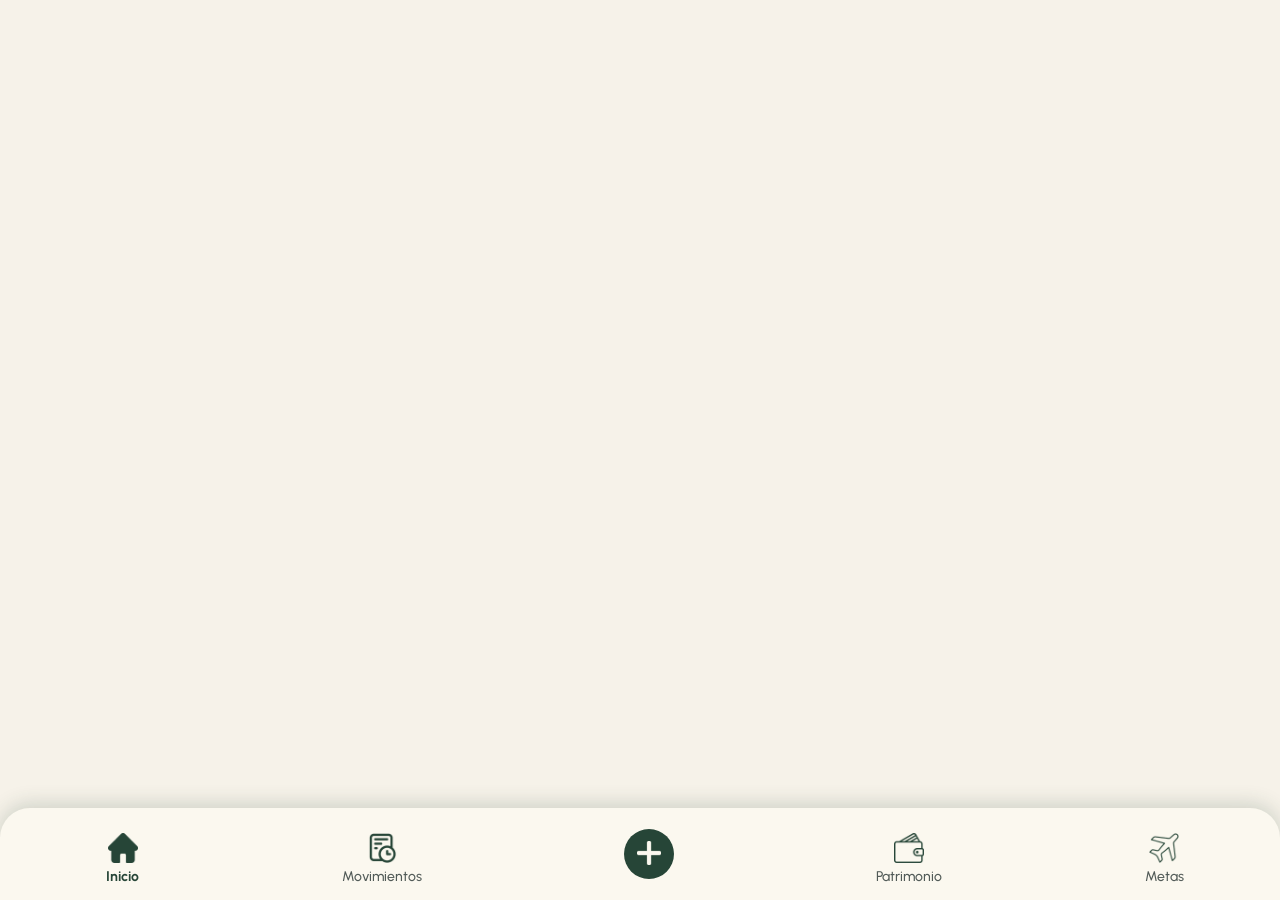
==== frontend/index.html @ 5b924873 "Frontend: Cuenta, inicio sesión, crear cuenta, footer con navbar." ====
<!DOCTYPE html>
<html lang="es">
<head>
    <meta charset="UTF-8">
    <meta name="viewport" content="width=device-width, initial-scale=1.0">
    <title>Cuenta</title>
    <link rel="stylesheet" href="style/style.css">
    <link rel="preconnect" href="https://fonts.googleapis.com">
    <link rel="preconnect" href="https://fonts.gstatic.com" crossorigin>
    <link href="https://fonts.googleapis.com/css2?family=DM+Serif+Display:ital@0;1&family=Urbanist:ital,wght@0,100..900;1,100..900&display=swap" rel="stylesheet">
    <link rel="icon" href="img/logoapp.png" type="image/png">
</head>
<body>
<main>
</main>
<footer>
    <nav>
        <ul class="menu-footer">
            <li class="boton-footer">
                <a class="texto-footer activo" href="index.html">
                    <img class="icono-footer" src="img/iconoinicioactivo.png" alt="Inicio">
                    <p>Inicio</p>
                </a>
            </li>
            <li class="boton-footer">
                <a class="texto-footer" href="htmls/movimientos.html">
                    <img class="icono-footer" src="img/iconomovimientos.png" alt="Movimientos">
                    <p>Movimientos</p>
                </a>
            </li>
            <li class="boton-nuevomovimiento-footer">
                <a href="htmls/nuevomovimiento.html">
                <img class="icono-nuevomovimiento-footer" src="img/iconomas.png" alt="Nuevo movimiento">
                </a>
            </li>
            <li class="boton-footer">
                <a class="texto-footer" href="htmls/patrimonio.html">
                    <img class="icono-footer" src="img/iconopatrimonio.png" alt="Patrimonio">
                    <p>Patrimonio</p>
                </a>
            </li>
            <li class="boton-footer">
                <a class="texto-footer" href="htmls/metas.html">
                    <img class="icono-footer" src="img/iconometas.png" alt="Metas">
                    <p>Metas</p>
                </a>
            </li>
        </ul>
    </nav>
</footer>
</body>
</html>
---- frontend/style/style.css ----
/* General */
:root {
    --dominante: #f6f2e9;
    --dominante-sombra: #ddd9d0;
    --dominante-claro: #fbf8ef;
    --subordinado: #264537;
    --subordinado-sombra: rgb(42, 53, 40);
    --acento: #7e9ebc;
    --acento-sombra: #6785a0;
    --texto: #515a57;
    --sombra: #26453730;
}

html {
    scroll-behavior: smooth;
    margin: 0;
}

body {
    background-color: var(--dominante);
    color: var(--texto);
    margin: 0;
    padding: 0;
    font-family: "Urbanist", sans-serif;
    font-weight: 500;
}

main {
    padding-bottom: 100px;
}

.boton-1 {
    background-color: var(--dominante);
    color: var(--subordinado);
    border: 2px solid var(--subordinado);
    border-radius: 50px;
    padding: 15px 20px;
    font-size: 16px;
    cursor: pointer;
    width: 60%;
    margin-bottom: 20px;
}

.boton-2 {
    background-color: var(--subordinado);
    color: var(--dominante);
    border: 2px solid var(--dominante);
    border-radius: 50px;
    padding: 15px 20px;
    font-size: 16px;
    cursor: pointer;
    width: 60%;
    margin-bottom: 20px;
}

.boton-1:hover {
    background-color: var(--dominante-sombra);
    color: var(--subordinado);
    border: 2px solid var(--subordinado);
}


.boton-2:hover {
    background-color: var(--subordinado-sombra);
    color: var(--dominante);
    border: 2px solid var(--dominante);
}

.texto-boton-1 {
    color: var(--subordinado);
    text-decoration: none;
    font-family: "Urbanist", sans-serif;
    font-size: 25px;
}

.texto-boton-2 {
    color: var(--dominante);
    text-decoration: none;
    font-family: "Urbanist", sans-serif;
    font-size: 25px;
}

/* Cuenta */
#balance-cuenta {
    color: var(--subordinado);
    font-size: 65px;
    margin-bottom: 40px;
    text-align: center;
    font-weight: 400;
    margin-top: 10px;
}

#logo-cuenta {
    margin-top: 50px;
    width: 150px;
    height: auto;
    margin-bottom: 0px;
}

#slogan {
    color: var(--texto);
    font-size: 25px;
    margin-top: 80px;
    text-align: center;
    width: 70%;
}

#contenedor-cuenta {
    display: flex;
    flex-direction: column;
    align-items: center;
    width: 100%;
}

/* Iniciar sesión y crear cuenta */
.titulo-formulario {
    color: var(--subordinado);
    font-size: 50px;
    margin-top: 60px;
    margin-bottom: 10px;
    text-align: center;
    font-weight: 400;
}

.formulario {
    display: flex;
    flex-direction: column;
    align-items: center;
    width: 80%;
    margin-top: 20px;
    margin-left: auto;
    margin-right: auto;
    margin-bottom: 50px;
    padding: 50px 20px;
    background-color: var(--dominante-claro);
    border: 2px solid var(--dominante-sombra);
    border-radius: 20px;
}

.contenedor-campos {
    display: flex;
    flex-direction: column;
    align-items: center;
    width: 80%;
    margin-left: auto;
    margin-right: auto;
}

.campo-formulario {
    display: flex;
    flex-direction: column;
    align-items: flex-start;
    width: 400px;
    margin-bottom: 20px;
}

.titulo-campo {
    color: var(--subordinado);
    font-size: 25px;
    margin-bottom: 10px;
    text-align: left;
    font-weight: 400;
}

.input-formulario {
    width: 300px;
    padding: 20px;
    border: 2px solid var(--acento);
    border-radius: 50px;
    font-size: 16px;
    cursor: pointer;
    font-family: "Urbanist", sans-serif;
}

.boton-enviar {
    background-color: var(--subordinado);
    color: var(--dominante);
    border: 2px solid var(--dominante);
    border-radius: 50px;
    padding: 15px 20px;
    font-size: 16px;
    cursor: pointer;
    width: 50%;
    text-decoration: none;
    font-family: "Urbanist", sans-serif;
    font-size: 20px;
    margin-top: 15px;
}

.boton-enviar:hover {
    background-color: var(--subordinado-sombra);
    border: 2px solid var(--dominante);
    color: var(--dominante);
}

.texto-cuenta{
    color: var(--acento-sombra);
    font-size: 18px;
    margin-top: 40px;
    text-align: center;
}

select.input-formulario {
    width: 344px;
    box-sizing: border-box;
    cursor: pointer;
    font-family: "Urbanist", sans-serif;
    color: var(--texto);
    -webkit-appearance: none;
    -moz-appearance: none;
    appearance: none;
    background-image: url("[data-uri]");
    background-repeat: no-repeat;
    background-position: right 20px center;
    background-size: 16px;
    padding-right: 45px; 
}

select.input-formulario option {
    background-color: var(--dominante-claro);
    color: var(--subordinado);
    font-family: "Urbanist", sans-serif;
    font-size: 16px;
    padding: 15px;
}

select.input-formulario option:disabled {
    color: var(--acento-sombra);
}

/* Footer */
footer {
    position: fixed;
    bottom: 0;
    left: 0;
    width: 100%;
    background-color: var(--dominante-claro);
    box-shadow: 0 -4px 20px var(--sombra);
    padding: 10px 0;
    border-radius: 30px 30px 0 0;
    z-index: 1000;
}

.menu-footer {
    display: flex;
    justify-content: space-around;
    align-items: center;
    list-style: none;
    padding: 5px;
    margin: 0 5px;
    width: 100%;
    margin-left: auto;
    margin-right: auto;
}

.boton-footer {
    display: flex;
    flex-direction: column;
    justify-content: center;
    align-items: center;
    margin-top: 10px;
}

.texto-footer {
    display: flex;
    flex-direction: column;
    align-items: center;
    text-align: center;
    color: var(--texto);
    text-decoration: none;
    font-family: "Urbanist", sans-serif;
    font-size: 14px;
    font-weight: 500;
}

.texto-footer p {
    margin: 0;
    padding: 0;
    margin-top: 5px;
}

.texto-footer.activo {
    color: var(--subordinado);
    font-weight: 700;
}

.icono-footer {
    width: 30px;
    height: auto;
}

.boton-nuevomovimiento-footer {
    display: flex;
    justify-content: center;
    align-items: center;
    width: 50px;
    height: 50px;
    background-color: var(--subordinado);
    color: var(--dominante-claro);
    text-decoration: none;
    font-size: 32px;
    font-weight: 300;
    border-radius: 50%;
}

.boton-nuevomovimiento-footer:hover {
    background-color: var(--subordinado-sombra);
}

.icono-nuevomovimiento-footer {
    width: 24px;
    height: auto;
}
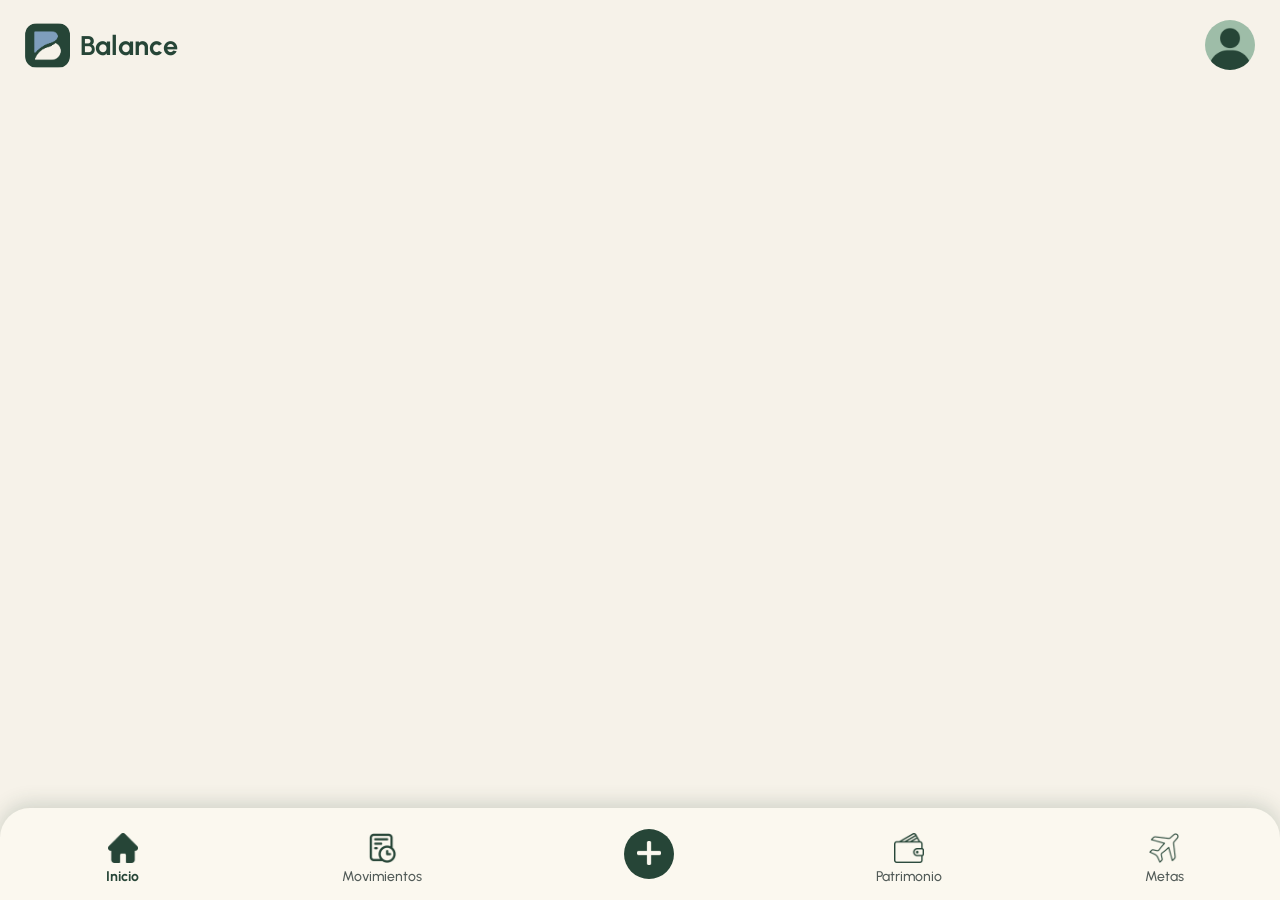
==== commit 8f472540: "Frontend: Header y nuevo movimiento." ====
--- a/frontend/index.html
+++ b/frontend/index.html
@@ -11,42 +11,51 @@
     <link rel="icon" href="img/logoapp.png" type="image/png">
 </head>
 <body>
-<main>
-</main>
-<footer>
-    <nav>
-        <ul class="menu-footer">
-            <li class="boton-footer">
-                <a class="texto-footer activo" href="index.html">
-                    <img class="icono-footer" src="img/iconoinicioactivo.png" alt="Inicio">
-                    <p>Inicio</p>
-                </a>
-            </li>
-            <li class="boton-footer">
-                <a class="texto-footer" href="htmls/movimientos.html">
-                    <img class="icono-footer" src="img/iconomovimientos.png" alt="Movimientos">
-                    <p>Movimientos</p>
-                </a>
-            </li>
-            <li class="boton-nuevomovimiento-footer">
-                <a href="htmls/nuevomovimiento.html">
-                <img class="icono-nuevomovimiento-footer" src="img/iconomas.png" alt="Nuevo movimiento">
-                </a>
-            </li>
-            <li class="boton-footer">
-                <a class="texto-footer" href="htmls/patrimonio.html">
-                    <img class="icono-footer" src="img/iconopatrimonio.png" alt="Patrimonio">
-                    <p>Patrimonio</p>
-                </a>
-            </li>
-            <li class="boton-footer">
-                <a class="texto-footer" href="htmls/metas.html">
-                    <img class="icono-footer" src="img/iconometas.png" alt="Metas">
-                    <p>Metas</p>
-                </a>
-            </li>
-        </ul>
-    </nav>
-</footer>
+    <header class="header">
+        <div class="logo-header">
+            <img src="img/logoapp.png" alt="Logo de la aplicación" class="logo-app-header">
+            <span class="logo-texto-header">Balance</span>
+        </div>
+        <a href="htmls/configuracion.html" class="micuenta-header" aria-label="Ir a Mi cuenta">
+            <img src="img/iconoperfil.png" alt="Foto de perfil" class="foto-perfil-header">
+        </a>
+    </header>
+    <main>
+    </main>
+    <footer>
+        <nav>
+            <ul class="menu-footer">
+                <li class="boton-footer">
+                    <a class="texto-footer activo" href="index.html">
+                        <img class="icono-footer" src="img/iconoinicioactivo.png" alt="Inicio">
+                        <p>Inicio</p>
+                    </a>
+                </li>
+                <li class="boton-footer">
+                    <a class="texto-footer" href="htmls/movimientos.html">
+                        <img class="icono-footer" src="img/iconomovimientos.png" alt="Movimientos">
+                        <p>Movimientos</p>
+                    </a>
+                </li>
+                <li class="boton-nuevomovimiento-footer">
+                    <a href="htmls/nuevomovimiento.html">
+                    <img class="icono-nuevomovimiento-footer" src="img/iconomas.png" alt="Nuevo movimiento">
+                    </a>
+                </li>
+                <li class="boton-footer">
+                    <a class="texto-footer" href="htmls/patrimonio.html">
+                        <img class="icono-footer" src="img/iconopatrimonio.png" alt="Patrimonio">
+                        <p>Patrimonio</p>
+                    </a>
+                </li>
+                <li class="boton-footer">
+                    <a class="texto-footer" href="htmls/metas.html">
+                        <img class="icono-footer" src="img/iconometas.png" alt="Metas">
+                        <p>Metas</p>
+                    </a>
+                </li>
+            </ul>
+        </nav>
+    </footer>
 </body>
 </html>
--- a/frontend/style/style.css
+++ b/frontend/style/style.css
@@ -5,6 +5,7 @@
     --dominante-claro: #fbf8ef;
     --subordinado: #264537;
     --subordinado-sombra: rgb(42, 53, 40);
+    --subordinado-claro: #9ebda8;
     --acento: #7e9ebc;
     --acento-sombra: #6785a0;
     --texto: #515a57;
@@ -311,3 +312,80 @@
     width: 24px;
     height: auto;
 }
+
+/* Header */
+.header {
+    display: flex;
+    flex-direction: row;
+    justify-content: space-between;
+    align-items: center;
+    padding: 20px 25px;
+    width: 100%;
+    box-sizing: border-box;
+}
+
+.logo-header {
+    display: flex;
+    align-items: center;
+    gap: 10px;
+}
+
+.logo-app-header {
+    width: 45px;
+    height: 45px;
+    border-radius: 12px;
+    display: flex;
+    justify-content: center;
+    align-items: center;
+}
+
+.logo-texto-header {
+    color: var(--subordinado);
+    font-size: 27px;
+    font-weight: bold;
+}
+
+.micuenta-header {
+    text-decoration: none;
+}
+
+.foto-perfil-header {
+    width: 50px;
+    height: 50px;
+    border-radius: 50%;
+    display: flex;
+    justify-content: center;
+    align-items: center;
+}
+
+/* Nuevo movimiento */
+
+/* PESTAÑAS DE INGRESOS Y GASTOS */
+
+.pestanas-movimiento {
+    display: flex;
+    width: 100%;
+    gap: 5px;
+    margin-bottom: 25px;
+    background-color: var(--fondo-secundario);
+    padding: 5px;
+    border-radius: 12px;
+}
+
+.pestana-movimiento {
+    flex: 1;
+    padding: 12px;
+    border: none;
+    border-radius: 9px;
+    background: transparent;
+    color: var(--subordinado);
+    font-family: inherit;
+    font-size: 16px;
+    cursor: pointer;
+}
+
+.pestana-movimiento.activa {
+    background-color: var(--subordinado);
+    color: var(--fondo);
+    font-weight: bold;
+}
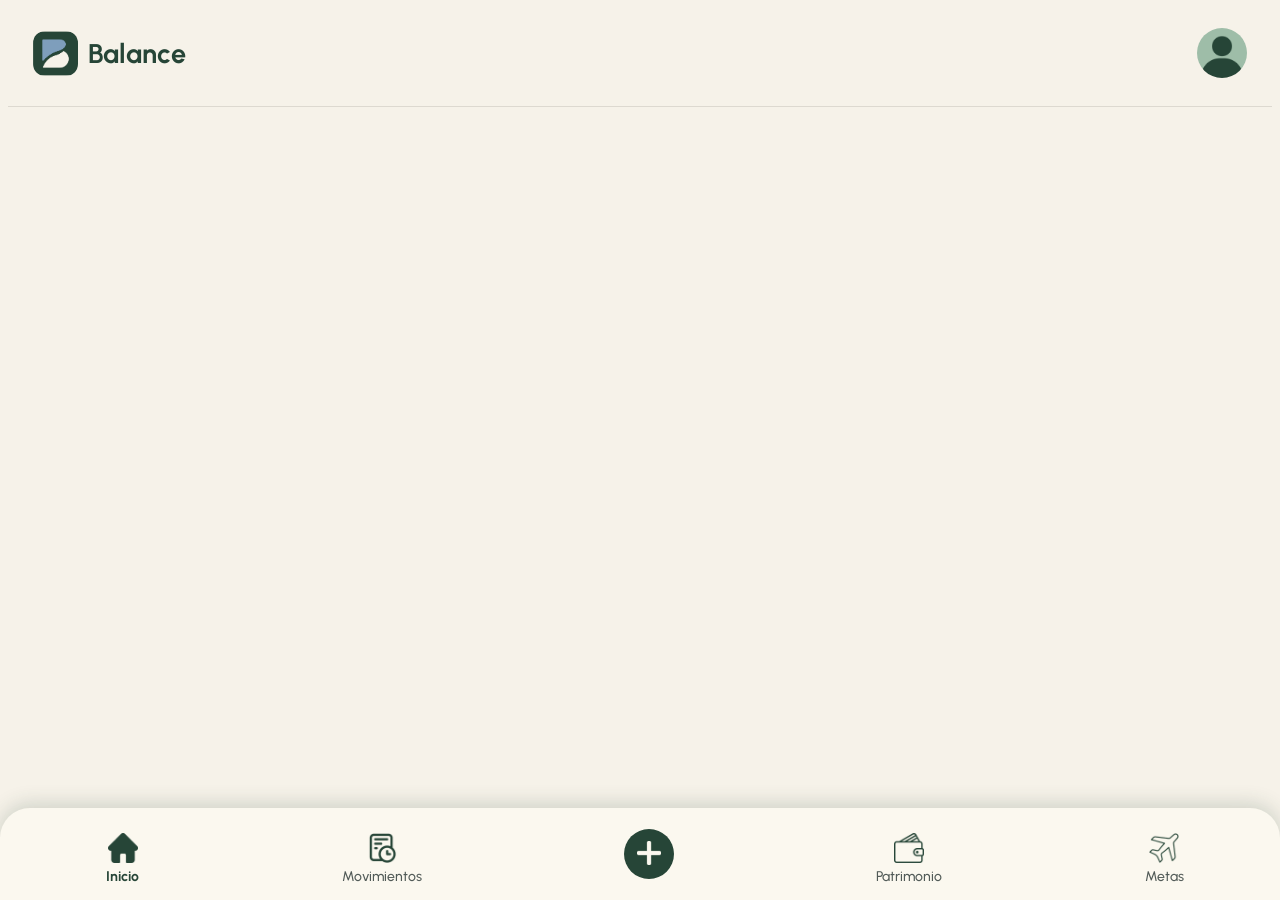
==== commit 0642600e: "Frontend: Nuevo movimiento, metas, nueva meta." ====
--- a/frontend/index.html
+++ b/frontend/index.html
@@ -20,6 +20,7 @@
             <img src="img/iconoperfil.png" alt="Foto de perfil" class="foto-perfil-header">
         </a>
     </header>
+    <hr class="separador-header">
     <main>
     </main>
     <footer>
--- a/frontend/style/style.css
+++ b/frontend/style/style.css
@@ -20,7 +20,7 @@
 body {
     background-color: var(--dominante);
     color: var(--texto);
-    margin: 0;
+    margin-bottom: 0;
     padding: 0;
     font-family: "Urbanist", sans-serif;
     font-weight: 500;
@@ -142,7 +142,7 @@
     display: flex;
     flex-direction: column;
     align-items: center;
-    width: 80%;
+    width: 90%;
     margin-left: auto;
     margin-right: auto;
 }
@@ -151,7 +151,7 @@
     display: flex;
     flex-direction: column;
     align-items: flex-start;
-    width: 400px;
+    width: 100%;
     margin-bottom: 20px;
 }
 
@@ -164,24 +164,25 @@
 }
 
 .input-formulario {
-    width: 300px;
-    padding: 20px;
-    border: 2px solid var(--acento);
-    border-radius: 50px;
-    font-size: 16px;
-    cursor: pointer;
-    font-family: "Urbanist", sans-serif;
+    width: 100%;
+    padding: 15px;
+    border: 2px solid var(--dominante-sombra);
+    border-radius: 10px;
+    font-size: 18px;
+    cursor: pointer;
+    font-family: "Urbanist", sans-serif;
+    align-self: center;
 }
 
 .boton-enviar {
     background-color: var(--subordinado);
     color: var(--dominante);
     border: 2px solid var(--dominante);
-    border-radius: 50px;
+    border-radius: 10px;
     padding: 15px 20px;
     font-size: 16px;
     cursor: pointer;
-    width: 50%;
+    width: 60%;
     text-decoration: none;
     font-family: "Urbanist", sans-serif;
     font-size: 20px;
@@ -202,7 +203,7 @@
 }
 
 select.input-formulario {
-    width: 344px;
+    width: 100%;
     box-sizing: border-box;
     cursor: pointer;
     font-family: "Urbanist", sans-serif;
@@ -358,34 +359,266 @@
     align-items: center;
 }
 
+.separador-header {
+    border: none;
+    height: 1px;
+    background-color: var(--dominante-sombra);
+    margin-bottom: 20px;
+    width: 100%;
+}
+
 /* Nuevo movimiento */
-
-/* PESTAÑAS DE INGRESOS Y GASTOS */
+.titulo-pagina {
+    color: var(--subordinado);
+    margin-left: 25px;
+    font-size: 24px;
+    margin-bottom: 25px;
+}
 
 .pestanas-movimiento {
     display: flex;
-    width: 100%;
+    width: 90%;
+    margin-left: auto;
+    margin-right: auto;
     gap: 5px;
     margin-bottom: 25px;
-    background-color: var(--fondo-secundario);
-    padding: 5px;
-    border-radius: 12px;
+    background-color: var(--dominante-sombra);
+    border-radius: 50px;
 }
 
 .pestana-movimiento {
     flex: 1;
-    padding: 12px;
+    padding: 12px 5px;
     border: none;
-    border-radius: 9px;
+    border-radius: 50px;
     background: transparent;
     color: var(--subordinado);
     font-family: inherit;
     font-size: 16px;
+    font-weight: 500;
     cursor: pointer;
 }
 
 .pestana-movimiento.activa {
+    background-color: var(--acento-sombra);
+    color: var(--dominante-claro);
+    font-weight: bold;
+}
+
+.contenedor-monto {
+    display: flex;
+    gap: 10px;
+    width: 100%;
+    align-self: center;
+}
+
+.contenedor-monto select {
+    width: 35%;
+}
+
+.contenedor-monto input {
+    width: 100%;
+}
+
+[hidden] {
+    display: none !important;
+}
+
+#boton-movimiento {
+    display: flex;
     background-color: var(--subordinado);
-    color: var(--fondo);
+    color: var(--dominante);
+    border: 2px solid var(--dominante);
+    border-radius: 10px;
+    cursor: pointer;
+    font-family: "Urbanist", sans-serif;
+    font-size: 20px;
+    padding: 15px 20px;
+    justify-content: center;
+    align-items: center;
+    width: 60%;
+    margin-left: auto;
+    margin-right: auto;
+}
+
+.input-fecha {
+    width: calc(100% - 30px);
+}
+
+#datos-recurrencia {
+    display: flex;
+    flex-direction: column;
+    gap: 10px;
+    width: 100%;
+    margin-left: auto;
+    margin-right: auto;
+    align-items: center;
+}
+
+/* Metas */
+.input-texto {
+    width: calc(100% - 30px);
+}
+
+.encabezado-agregar {
+    display: flex;
+    justify-content: space-between;
+    align-items: center;
+    margin: 0 25px 30px;
+}
+
+.encabezado-agregar .titulo-pagina {
+    margin: 0;
+}
+
+.boton-agregar {
+    display: flex;
+    justify-content: center;
+    align-items: center;
+    width: 45px;
+    height: 45px;
+    background-color: var(--subordinado);
+    color: var(--dominante-claro);
+    border-radius: 12px;
+    text-decoration: none;
+    font-size: 30px;
+    font-weight: 400;
+}
+
+.lista-metas {
+    display: flex;
+    flex-direction: column;
+    gap: 20px;
+    width: 90%;
+    margin: 0 auto;
+}
+
+.tarjeta-meta {
+    background-color: var(--dominante-claro);
+    border: 1px solid var(--dominante-sombra);
+    border-radius: 18px;
+    padding: 20px;
+    box-shadow: 0 3px 10px rgba(0, 0, 0, 0.04);
+}
+
+.encabezado-meta {
+    display: flex;
+    align-items: center;
+    gap: 12px;
+    margin-bottom: 20px;
+}
+
+.icono-meta {
+    display: flex;
+    justify-content: center;
+    align-items: center;
+    min-width: 55px;
+    height: 55px;
+    border-radius: 50%;
+    background-color: var(--dominante-sombra);
+    color: var(--subordinado);
+    font-size: 28px;
+}
+
+.informacion-meta {
+    flex: 1;
+}
+
+.informacion-meta h2 {
+    color: var(--subordinado);
+    font-size: 19px;
+    font-weight: 600;
+    margin: 0 0 5px;
+}
+
+.informacion-meta p {
+    color: var(--texto);
+    font-size: 14px;
+    margin: 0;
+}
+
+.opciones-meta {
+    border: none;
+    background: transparent;
+    color: var(--subordinado);
+    font-size: 24px;
+    cursor: pointer;
+    align-self: flex-start;
+}
+
+.montos-meta {
+    display: flex;
+    align-items: baseline;
+    gap: 7px;
+    margin-bottom: 12px;
+}
+
+.monto-ahorrado {
+    color: var(--subordinado);
+    font-size: 21px;
     font-weight: bold;
-}
+    margin: 0;
+}
+
+.monto-objetivo {
+    color: var(--texto);
+    font-size: 14px;
+    margin: 0;
+}
+
+.barra-progreso {
+    width: 100%;
+    height: 12px;
+    background-color: var(--dominante-sombra);
+    border-radius: 20px;
+    overflow: hidden;
+    margin-bottom: 10px;
+}
+
+.progreso {
+    height: 100%;
+    background-color: var(--subordinado);
+    border-radius: 20px;
+}
+
+.detalle-progreso {
+    display: flex;
+    justify-content: space-between;
+    gap: 10px;
+    color: var(--texto);
+    font-size: 13px;
+}
+
+.ver-metas {
+    display: block;
+    width: 90%;
+    margin: 25px auto 40px;
+    color: var(--subordinado);
+    font-size: 15px;
+    font-weight: 600;
+    text-decoration: none;
+}
+
+.mensaje-metas {
+    display: flex;
+    align-items: center;
+    gap: 20px;
+    width: 90%;
+    min-height: 140px;
+    box-sizing: border-box;
+    margin: 0 auto;
+    padding: 20px;
+    background-color: var(--dominante-sombra);
+    border-radius: 18px;
+}
+
+.icono-mensaje {
+    font-size: 55px;
+}
+
+.mensaje-metas p {
+    color: var(--subordinado);
+    font-size: 16px;
+    line-height: 1.5;
+    margin: 0;
+}
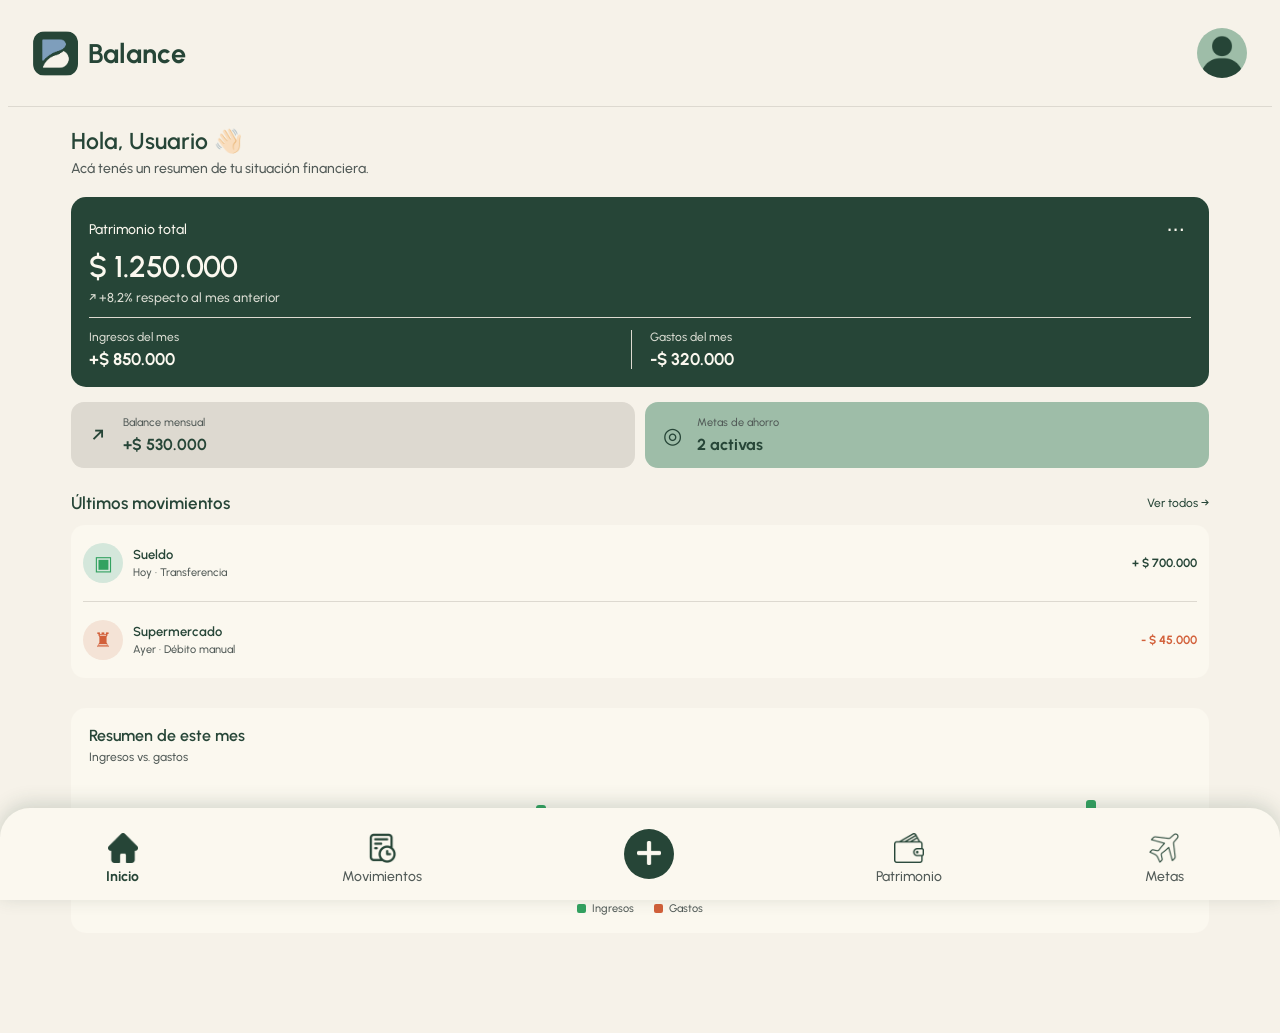
==== commit ed188a51: "Frontend: Index." ====
--- a/frontend/index.html
+++ b/frontend/index.html
@@ -22,6 +22,176 @@
     </header>
     <hr class="separador-header">
     <main>
+        <section class="saludo-inicio">
+            <h1>Hola, Usuario 👋🏻</h1>
+            <p>Acá tenés un resumen de tu situación financiera.</p>
+        </section>
+
+        <section class="tarjeta-patrimonio-inicio">
+            <div class="encabezado-patrimonio-inicio">
+                <p>Patrimonio total</p>
+                <button type="button" class="opciones-inicio">···</button>
+            </div>
+
+            <h2>$ 1.250.000</h2>
+
+            <p class="variacion-patrimonio">
+                ↗ +8,2% respecto al mes anterior
+            </p>
+
+            <div class="separador-patrimonio"></div>
+
+            <div class="resumen-ingresos-gastos">
+
+                <div>
+                    <p>Ingresos del mes</p>
+                    <h3>+$ 850.000</h3>
+                </div>
+
+                <div>
+                    <p>Gastos del mes</p>
+                    <h3>-$ 320.000</h3>
+                </div>
+
+            </div>
+
+        </section>
+
+
+        <!-- RESUMEN MENSUAL Y METAS -->
+        <section class="resumen-inicio">
+
+            <article class="tarjeta-resumen-inicio balance-mensual">
+
+                <div class="icono-resumen-inicio">
+                    <span>↗</span>
+                </div>
+
+                <div>
+                    <p>Balance mensual</p>
+                    <h2>+$ 530.000</h2>
+                </div>
+
+            </article>
+
+
+            <article class="tarjeta-resumen-inicio metas-ahorro">
+
+                <div class="icono-resumen-inicio">
+                    <span>◎</span>
+                </div>
+
+                <div>
+                    <p>Metas de ahorro</p>
+                    <h2>2 activas</h2>
+                </div>
+
+            </article>
+
+        </section>
+
+
+        <!-- ÚLTIMOS MOVIMIENTOS -->
+        <section class="seccion-ultimos-movimientos">
+
+            <div class="encabezado-seccion-inicio">
+
+                <h2>Últimos movimientos</h2>
+
+                <a href="htmls/movimientos.html">
+                    Ver todos →
+                </a>
+
+            </div>
+
+
+            <div class="lista-ultimos-movimientos">
+
+                <!-- INGRESO -->
+                <article class="movimiento-inicio">
+
+                    <div class="icono-movimiento-inicio ingreso">
+                        <span>▣</span>
+                    </div>
+
+                    <div class="informacion-movimiento-inicio">
+                        <h3>Sueldo</h3>
+                        <p>Hoy · Transferencia</p>
+                    </div>
+
+                    <p class="monto-inicio ingreso">+ $ 700.000</p>
+
+                </article>
+
+
+                <!-- GASTO -->
+                <article class="movimiento-inicio">
+
+                    <div class="icono-movimiento-inicio gasto">
+                        <span>♜</span>
+                    </div>
+
+                    <div class="informacion-movimiento-inicio">
+                        <h3>Supermercado</h3>
+                        <p>Ayer · Débito manual</p>
+                    </div>
+
+                    <p class="monto-inicio gasto">- $ 45.000</p>
+
+                </article>
+
+            </div>
+
+        </section>
+
+
+        <!-- RESUMEN DEL MES -->
+        <section class="tarjeta-grafico-inicio">
+
+            <h2>Resumen de este mes</h2>
+            <p class="subtitulo-grafico-inicio">Ingresos vs. gastos</p>
+
+            <div class="grafico-inicio">
+
+                <div class="grupo-barras">
+                    <div class="barra ingreso" style="height: 45%;"></div>
+                    <div class="barra gasto" style="height: 25%;"></div>
+                </div>
+
+                <div class="grupo-barras">
+                    <div class="barra ingreso" style="height: 50%;"></div>
+                    <div class="barra gasto" style="height: 30%;"></div>
+                </div>
+
+                <div class="grupo-barras">
+                    <div class="barra ingreso" style="height: 75%;"></div>
+                    <div class="barra gasto" style="height: 40%;"></div>
+                </div>
+
+                <div class="grupo-barras">
+                    <div class="barra ingreso" style="height: 50%;"></div>
+                    <div class="barra gasto" style="height: 35%;"></div>
+                </div>
+
+                <div class="grupo-barras">
+                    <div class="barra ingreso" style="height: 65%;"></div>
+                    <div class="barra gasto" style="height: 30%;"></div>
+                </div>
+
+                <div class="grupo-barras">
+                    <div class="barra ingreso" style="height: 80%;"></div>
+                    <div class="barra gasto" style="height: 45%;"></div>
+                </div>
+
+            </div>
+
+            <div class="referencias-grafico">
+                <span><i class="referencia ingreso"></i> Ingresos</span>
+                <span><i class="referencia gasto"></i> Gastos</span>
+            </div>
+
+        </section>
+
     </main>
     <footer>
         <nav>
--- a/frontend/style/style.css
+++ b/frontend/style/style.css
@@ -10,6 +10,10 @@
     --acento-sombra: #6785a0;
     --texto: #515a57;
     --sombra: #26453730;
+    --negativo-fondo: #f4e3d6;
+    --negativo: #d2603a;
+    --positivo-fondo: #d4e7db;
+    --positivo: #33a261;
 }
 
 html {
@@ -182,7 +186,7 @@
     padding: 15px 20px;
     font-size: 16px;
     cursor: pointer;
-    width: 60%;
+    width: 70%;
     text-decoration: none;
     font-family: "Urbanist", sans-serif;
     font-size: 20px;
@@ -241,6 +245,7 @@
     padding: 10px 0;
     border-radius: 30px 30px 0 0;
     z-index: 1000;
+    margin-top: 20px;
 }
 
 .menu-footer {
@@ -424,23 +429,6 @@
     display: none !important;
 }
 
-#boton-movimiento {
-    display: flex;
-    background-color: var(--subordinado);
-    color: var(--dominante);
-    border: 2px solid var(--dominante);
-    border-radius: 10px;
-    cursor: pointer;
-    font-family: "Urbanist", sans-serif;
-    font-size: 20px;
-    padding: 15px 20px;
-    justify-content: center;
-    align-items: center;
-    width: 60%;
-    margin-left: auto;
-    margin-right: auto;
-}
-
 .input-fecha {
     width: calc(100% - 30px);
 }
@@ -589,36 +577,1039 @@
     font-size: 13px;
 }
 
-.ver-metas {
+/* Configuración */
+.tarjeta-perfil {
+    display: flex;
+    align-items: center;
+    gap: 20px;
+    width: 85%;
+    margin: 0 auto 30px;
+    padding: 20px;
+    box-sizing: border-box;
+    background-color: var(--dominante-claro);
+    border: 1px solid var(--dominante-sombra);
+    border-radius: 18px;
+}
+
+.foto-perfil {
+    display: flex;
+    justify-content: center;
+    align-items: center;
+    width: 65px;
+    height: 65px;
+    flex-shrink: 0;
+    background-color: var(--dominante-sombra);
+    color: var(--subordinado);
+    border-radius: 50%;
+    font-size: 28px;
+    font-weight: bold;
+}
+
+.informacion-perfil h2 {
+    color: var(--subordinado);
+    font-size: 20px;
+    margin: 0 0 5px;
+}
+
+.informacion-perfil p {
+    color: var(--texto);
+    font-size: 15px;
+    margin: 0;
+}
+
+.seccion-cuenta {
+    width: 85%;
+    margin: 0 auto 30px;
+}
+
+.encabezado-seccion {
+    display: flex;
+    justify-content: space-between;
+    align-items: center;
+    gap: 10px;
+    margin-bottom: 20px;
+}
+
+.seccion-cuenta h2 {
+    color: var(--subordinado);
+    font-size: 22px;
+    font-weight: 500;
+    margin: 0;
+}
+
+.boton-editar {
+    border: none;
+    background: transparent;
+    color: var(--acento-sombra);
+    font-family: "Urbanist", sans-serif;
+    font-size: 16px;
+    font-weight: 600;
+    cursor: pointer;
+}
+
+.formulario-cuenta {
+    display: flex;
+    flex-direction: column;
+    gap: 18px;
+    padding: 25px;
+    background-color: var(--dominante-claro);
+    border: 1px solid var(--dominante-sombra);
+    border-radius: 18px;
+}
+
+.campo-cuenta {
+    display: flex;
+    flex-direction: column;
+    gap: 8px;
+}
+
+.campo-cuenta label {
+    color: var(--subordinado);
+    font-size: 16px;
+    font-weight: 600;
+}
+
+.campo-cuenta input,
+.campo-cuenta select {
+    width: 100%;
+    box-sizing: border-box;
+    padding: 13px;
+    border: 2px solid var(--dominante-sombra);
+    border-radius: 10px;
+    background-color: var(--dominante-claro);
+    color: var(--texto);
+    font-family: "Urbanist", sans-serif;
+    font-size: 16px;
+}
+
+.campo-cuenta input:read-only,
+.campo-cuenta select:disabled {
+    background-color: var(--dominante-sombra);
+    cursor: default;
+    opacity: 1;
+}
+
+.botones-edicion {
+    display: flex;
+    justify-content: center;
+    gap: 15px;
+    margin-top: 10px;
+}
+
+.boton-cancelar,
+.boton-guardar {
+    width: 50%;
+    padding: 13px;
+    border-radius: 10px;
+    font-family: "Urbanist", sans-serif;
+    font-size: 16px;
+    cursor: pointer;
+}
+
+.boton-cancelar {
+    background-color: transparent;
+    color: var(--subordinado);
+    border: 2px solid var(--subordinado);
+}
+
+.boton-guardar {
+    background-color: var(--subordinado);
+    color: var(--dominante-claro);
+    border: 2px solid var(--subordinado);
+}
+
+.opcion-configuracion {
+    margin-top: 15px;
+    padding: 20px;
+    background-color: var(--dominante-claro);
+    border: 1px solid var(--dominante-sombra);
+    border-radius: 15px;
+}
+
+.opcion-configuracion h3 {
+    color: var(--subordinado);
+    font-size: 17px;
+    margin: 0 0 5px;
+}
+
+.opcion-configuracion p {
+    color: var(--texto);
+    font-size: 15px;
+    margin: 0;
+}
+
+.boton-cerrar-sesion {
     display: block;
+    width: 85%;
+    margin: 35px auto 0;
+    margin-bottom: 20px;
+    padding: 15px;
+    background-color: transparent;
+    color: var(--acento-sombra);
+    border: 2px solid var(--acento-sombra);
+    border-radius: 10px;
+    font-family: "Urbanist", sans-serif;
+    font-size: 17px;
+    font-weight: 600;
+    cursor: pointer;
+}
+
+.boton-cerrar-sesion:hover {
+    background-color: var(--acento-sombra);
+    color: var(--dominante-claro);
+}
+
+/* Movimientos*/
+.contenido-movimientos {
+    width: 100%;
+    padding: 20px 0 40px;
+}
+
+.encabezado-movimientos {
+    display: flex;
+    justify-content: space-between;
+    align-items: center;
+    margin: 0 25px 25px;
+}
+
+.encabezado-movimientos .titulo-pagina {
+    margin: 0;
+}
+
+.subtitulo-movimientos {
+    color: var(--texto);
+    font-size: 15px;
+    margin: 5px 0 0;
+}
+
+.boton-agregar-movimiento {
+    display: flex;
+    justify-content: center;
+    align-items: center;
+    width: 45px;
+    height: 45px;
+    background-color: var(--subordinado);
+    color: var(--dominante-claro);
+    border-radius: 12px;
+    text-decoration: none;
+    font-size: 30px;
+}
+
+.resumen-movimientos {
+    display: flex;
+    gap: 12px;
     width: 90%;
-    margin: 25px auto 40px;
-    color: var(--subordinado);
+    margin: 0 auto 20px;
+}
+
+.tarjeta-resumen {
+    display: flex;
+    flex-direction: column;
+    justify-content: center;
+    flex: 1;
+    min-width: 0;
+    padding: 15px;
+    border-radius: 12px;
+}
+
+.tarjeta-resumen.ingresos {
+    background-color: var(--positivo-fondo);
+}
+
+.tarjeta-resumen.gastos {
+    background-color: var(--negativo-fondo);
+}
+
+.tarjeta-resumen p {
+    color: var(--texto);
+    font-size: 14px;
+    margin: 0 0 5px;
+}
+
+.tarjeta-resumen.ingresos h2 {
+    color: var(--positivo);
+    font-size: 21px;
+    margin: 0;
+    font-weight: 700;
+}
+
+
+.tarjeta-resumen.gastos h2 {
+    color: var(--negativo);
+    font-size: 21px;
+    margin: 0;
+    font-weight: 700;
+}
+
+.busqueda-movimientos {
+    display: flex;
+    align-items: center;
+    gap: 10px;
+    width: 90%;
+    margin: 20px auto 25px;
+}
+
+.contenedor-buscador {
+    display: flex;
+    align-items: center;
+    flex: 1;
+    gap: 10px;
+    padding: 0 15px;
+    height: 45px;
+    background-color: var(--dominante-claro);
+    border: 1px solid var(--dominante-sombra);
+    border-radius: 25px;
+}
+
+.icono-busqueda {
+    color: var(--subordinado);
+    font-size: 27px;
+}
+
+.contenedor-buscador input {
+    width: 100%;
+    border: none;
+    outline: none;
+    background: transparent;
+    color: var(--texto);
+    font-family: "Urbanist", sans-serif;
     font-size: 15px;
-    font-weight: 600;
-    text-decoration: none;
-}
-
-.mensaje-metas {
-    display: flex;
-    align-items: center;
-    gap: 20px;
+}
+
+.contenedor-buscador input::placeholder {
+    color: var(--texto);
+    opacity: 0.7;
+}
+
+.boton-filtro {
+    display: flex;
+    justify-content: center;
+    align-items: center;
+    width: 45px;
+    height: 45px;
+    flex-shrink: 0;
+    border: 1px solid var(--dominante-sombra);
+    border-radius: 50%;
+    background-color: var(--dominante-claro);
+    color: var(--subordinado);
+    font-size: 24px;
+    cursor: pointer;
+}
+
+.historial-movimientos {
     width: 90%;
-    min-height: 140px;
+    margin: 0 auto;
+}
+
+.grupo-movimientos {
+    margin-bottom: 25px;
+}
+
+.fecha-movimientos {
+    color: var(--subordinado);
+    font-size: 13px;
+    font-weight: 600;
+    margin: 0 0 12px 5px;
+}
+
+.lista-movimientos {
+    display: flex;
+    flex-direction: column;
+    padding: 0 12px;
+    background-color: var(--dominante-claro);
+    border-radius: 15px;
+}
+
+.tarjeta-movimiento {
+    display: flex;
+    align-items: center;
+    gap: 12px;
+    min-height: 75px;
+    padding: 10px 0;
+    border-bottom: 1px solid var(--dominante-sombra);
+}
+
+.tarjeta-movimiento:last-child {
+    border-bottom: none;
+}
+
+.icono-tipo {
+    display: flex;
+    justify-content: center;
+    align-items: center;
+    width: 43px;
+    height: 43px;
+    flex-shrink: 0;
+    border-radius: 50%;
+    font-size: 21px;
+}
+
+.icono-tipo.ingreso {
+    background-color: var(--positivo-fondo);
+    color: var(--positivo);
+}
+
+.icono-tipo.gasto {
+    background-color: var(--negativo-fondo);
+    color: var(--negativo);
+}
+
+.informacion-movimiento {
+    flex: 1;
+    min-width: 0;
+}
+
+.informacion-movimiento h3 {
+    color: var(--subordinado);
+    font-size: 15px;
+    font-weight: 600;
+    margin: 0 0 5px;
+}
+
+.informacion-movimiento p {
+    color: var(--texto);
+    font-size: 12px;
+    margin: 0;
+}
+
+.monto-movimiento {
+    font-size: 14px;
+    font-weight: 700;
+    white-space: nowrap;
+    margin: 0;
+}
+
+.monto-movimiento.ingreso {
+    color: var(--positivo);
+}
+
+.monto-movimiento.gasto {
+    color: var(--negativo);
+}
+
+.tarjeta-movimiento[hidden] {
+    display: none !important;
+}
+
+/* Patrimonio */
+.tarjeta-patrimonio-total {
+    width: 90%;
     box-sizing: border-box;
     margin: 0 auto;
-    padding: 20px;
+    padding: 18px;
     background-color: var(--dominante-sombra);
-    border-radius: 18px;
-}
-
-.icono-mensaje {
-    font-size: 55px;
-}
-
-.mensaje-metas p {
+    border-radius: 15px;
+}
+
+.etiqueta-patrimonio {
     color: var(--subordinado);
     font-size: 16px;
-    line-height: 1.5;
-    margin: 0;
+    font-weight: 600;
+    margin: 0 0 5px;
+}
+
+.tarjeta-patrimonio-total h2 {
+    color: var(--subordinado);
+    font-size: 30px;
+    margin: 0 0 5px;
+}
+
+.equivalente-patrimonio {
+    color: var(--texto);
+    font-size: 13px;
+    margin: 0;
+}
+
+.actualizacion-cotizaciones {
+    display: flex;
+    align-items: center;
+    gap: 7px;
+    width: 90%;
+    margin: 12px auto 20px;
+    color: var(--texto);
+}
+
+.actualizacion-cotizaciones span {
+    font-size: 17px;
+}
+
+.actualizacion-cotizaciones p {
+    font-size: 12px;
+    margin: 0;
+}
+
+.tarjeta-distribucion {
+    width: 90%;
+    box-sizing: border-box;
+    margin: 0 auto 20px;
+    padding: 18px;
+    background-color: var(--dominante-claro);
+    border-radius: 15px;
+}
+
+.titulo-seccion-patrimonio {
+    color: var(--subordinado);
+    font-size: 17px;
+    font-weight: 600;
+    margin: 0;
+}
+
+.barra-distribucion {
+    display: flex;
+    width: 100%;
+    height: 15px;
+    gap: 2px;
+    margin: 12px 0 15px;
+    overflow: hidden;
+    border-radius: 20px;
+}
+
+.segmento.ars {
+    width: 45%;
+    background-color: var(--subordinado);
+}
+
+.segmento.usd {
+    width: 35%;
+    background-color: var(--acento);
+}
+
+.segmento.otras {
+    width: 20%;
+    background-color: var(--subordinado-claro);
+}
+
+.lista-monedas {
+    display: flex;
+    flex-direction: column;
+    gap: 12px;
+}
+
+.moneda-patrimonio {
+    display: flex;
+    align-items: center;
+    justify-content: space-between;
+    gap: 8px;
+}
+
+.identificacion-moneda {
+    display: flex;
+    align-items: center;
+    gap: 9px;
+    flex: 1;
+    min-width: 0;
+}
+
+.identificacion-moneda p,
+.porcentaje-moneda,
+.saldo-moneda {
+    color: var(--texto);
+    font-size: 13px;
+    margin: 0;
+}
+
+.identificacion-moneda p {
+    font-weight: 600;
+}
+
+.indicador-moneda {
+    width: 11px;
+    height: 11px;
+    flex-shrink: 0;
+    border-radius: 50%;
+}
+
+.indicador-moneda.ars {
+    background-color: var(--subordinado);
+}
+
+.indicador-moneda.usd {
+    background-color: var(--acento);
+}
+
+.indicador-moneda.otras {
+    background-color: var(--subordinado-claro);
+}
+
+.porcentaje-moneda {
+    width: 35px;
+    text-align: center;
+}
+
+.saldo-moneda {
+    font-weight: 600;
+    text-align: right;
+}
+
+.consultar-saldo {
+    color: var(--subordinado);
+    font-size: 12px;
+    text-decoration: none;
+    font-weight: 600;
+}
+
+.seccion-fondos {
+    width: 90%;
+    box-sizing: border-box;
+    margin: 0 auto 20px;
+    padding: 18px;
+    background-color: var(--dominante-claro);
+    border-radius: 15px;
+}
+
+.lista-fondos {
+    display: flex;
+    flex-direction: column;
+    margin-top: 12px;
+}
+
+.tarjeta-fondo {
+    display: flex;
+    align-items: center;
+    gap: 12px;
+    padding: 12px 0;
+    border: 1px solid var(--dominante-sombra);
+    border-radius: 12px;
+}
+
+.tarjeta-fondo + .tarjeta-fondo {
+    margin-top: -1px;
+}
+
+.icono-fondo {
+    display: flex;
+    justify-content: center;
+    align-items: center;
+    width: 42px;
+    height: 42px;
+    flex-shrink: 0;
+    margin-left: 8px;
+    border-radius: 50%;
+    background-color: var(--dominante-sombra);
+    color: var(--subordinado);
+    font-size: 20px;
+}
+
+.informacion-fondo {
+    flex: 1;
+    min-width: 0;
+}
+
+.informacion-fondo h3 {
+    color: var(--subordinado);
+    font-size: 14px;
+    font-weight: 600;
+    margin: 0 0 4px;
+}
+
+.informacion-fondo p {
+    color: var(--texto);
+    font-size: 12px;
+    margin: 0;
+}
+
+.saldo-fondo {
+    color: var(--subordinado);
+    font-size: 13px;
+    font-weight: 600;
+    white-space: nowrap;
+    margin: 0 10px 0 0;
+}
+
+.tarjeta-evolucion {
+    width: 90%;
+    box-sizing: border-box;
+    margin: 0 auto;
+    padding: 18px;
+    background-color: var(--dominante-claro);
+    border-radius: 15px;
+}
+
+.encabezado-evolucion {
+    display: flex;
+    align-items: center;
+    justify-content: space-between;
+    gap: 10px;
+}
+
+.periodos-evolucion {
+    display: flex;
+    gap: 5px;
+}
+
+.periodo-evolucion {
+    padding: 6px 8px;
+    border: none;
+    border-radius: 7px;
+    background-color: var(--dominante-sombra);
+    color: var(--subordinado);
+    font-family: "Urbanist", sans-serif;
+    font-size: 11px;
+    cursor: pointer;
+}
+
+.periodo-evolucion.activo {
+    background-color: var(--subordinado);
+    color: var(--dominante-claro);
+}
+
+.grafico-patrimonio {
+    width: 100%;
+    height: 130px;
+    margin-top: 15px;
+}
+
+.grafico-patrimonio svg {
+    display: block;
+    width: 100%;
+    height: 100%;
+    overflow: visible;
+}
+
+.linea-referencia {
+    stroke: var(--dominante-sombra);
+    stroke-width: 1;
+}
+
+.area-grafico {
+    fill: var(--dominante-sombra);
+    opacity: 0.65;
+}
+
+.linea-grafico {
+    fill: none;
+    stroke: var(--subordinado);
+    stroke-width: 2.5;
+    stroke-linecap: round;
+    stroke-linejoin: round;
+}
+
+.punto-grafico {
+    fill: var(--subordinado);
+}
+
+/* Index */
+.saludo-inicio {
+    width: 90%;
+    margin: 0 auto 20px;
+}
+
+.saludo-inicio h1 {
+    color: var(--subordinado);
+    font-size: 23px;
+    font-weight: 600;
+    margin: 0 0 5px;
+}
+
+.saludo-inicio p {
+    color: var(--texto);
+    font-size: 14px;
+    margin: 0;
+}
+
+
+.tarjeta-patrimonio-inicio {
+    width: 90%;
+    box-sizing: border-box;
+    margin: 0 auto 15px;
+    padding: 18px;
+    background: var(--subordinado);
+    border-radius: 15px;
+    color: var(--dominante-claro);
+}
+
+.encabezado-patrimonio-inicio {
+    display: flex;
+    justify-content: space-between;
+    align-items: center;
+}
+
+.encabezado-patrimonio-inicio p {
+    font-size: 14px;
+    font-weight: 500;
+    margin: 0;
+}
+
+.opciones-inicio {
+    border: none;
+    background: transparent;
+    color: var(--dominante-claro);
+    font-size: 22px;
+    cursor: pointer;
+}
+
+.tarjeta-patrimonio-inicio h2 {
+    font-size: 30px;
+    font-weight: 600;
+    margin: 5px 0;
+}
+
+.variacion-patrimonio {
+    font-size: 13px;
+    margin: 5px 0 12px;
+    opacity: 0.85;
+}
+
+.separador-patrimonio {
+    height: 1px;
+    background-color: var(--dominante-sombra);
+    margin: 12px 0;
+}
+
+.resumen-ingresos-gastos {
+    display: flex;
+}
+
+.resumen-ingresos-gastos > div {
+    flex: 1;
+}
+
+.resumen-ingresos-gastos > div + div {
+    padding-left: 18px;
+    border-left: 1px solid var(--dominante-sombra);
+}
+
+.resumen-ingresos-gastos p {
+    font-size: 12px;
+    margin: 0 0 5px;
+    opacity: 0.85;
+}
+
+.resumen-ingresos-gastos h3 {
+    font-size: 17px;
+    margin: 0;
+}
+
+.resumen-inicio {
+    display: flex;
+    gap: 10px;
+    width: 90%;
+    margin: 0 auto 25px;
+}
+
+.tarjeta-resumen-inicio {
+    display: flex;
+    align-items: center;
+    gap: 10px;
+    flex: 1;
+    min-width: 0;
+    padding: 14px 12px;
+    border-radius: 13px;
+    box-sizing: border-box;
+}
+
+.balance-mensual {
+    background-color: var(--dominante-sombra);
+}
+
+.metas-ahorro {
+    background-color: var(--subordinado-claro);
+}
+
+.icono-resumen-inicio {
+    display: flex;
+    justify-content: center;
+    align-items: center;
+    width: 30px;
+    height: 30px;
+    flex-shrink: 0;
+    border-radius: 50%;
+    color: var(--subordinado);
+    font-size: 22px;
+}
+
+.tarjeta-resumen-inicio p {
+    color: var(--texto);
+    font-size: 11px;
+    margin: 0 0 6px;
+}
+
+.tarjeta-resumen-inicio h2 {
+    color: var(--subordinado);
+    font-size: 16px;
+    margin: 0;
+    white-space: nowrap;
+}
+
+.seccion-ultimos-movimientos {
+    width: 90%;
+    margin: 0 auto 30px;
+}
+
+.encabezado-seccion-inicio {
+    display: flex;
+    justify-content: space-between;
+    align-items: center;
+    gap: 10px;
+    margin-bottom: 12px;
+}
+
+.encabezado-seccion-inicio h2 {
+    color: var(--subordinado);
+    font-size: 17px;
+    font-weight: 600;
+    margin: 0;
+}
+
+.encabezado-seccion-inicio a {
+    color: var(--subordinado);
+    font-size: 12px;
+    text-decoration: none;
+    white-space: nowrap;
+}
+
+.lista-ultimos-movimientos {
+    display: flex;
+    flex-direction: column;
+    padding: 0 12px;
+    background-color: var(--dominante-claro);
+    border-radius: 14px;
+}
+
+.movimiento-inicio {
+    display: flex;
+    align-items: center;
+    gap: 10px;
+    min-height: 60px;
+    padding: 8px 0;
+    border-bottom: 1px solid var(--dominante-sombra);
+}
+
+.movimiento-inicio:last-child {
+    border-bottom: none;
+}
+
+.icono-movimiento-inicio {
+    display: flex;
+    justify-content: center;
+    align-items: center;
+    width: 40px;
+    height: 40px;
+    flex-shrink: 0;
+    border-radius: 50%;
+    font-size: 20px;
+}
+
+.icono-movimiento-inicio.ingreso {
+    background-color: var(--positivo-fondo);
+    color: var(--positivo);
+}
+
+.icono-movimiento-inicio.gasto {
+    background-color: var(--negativo-fondo);
+    color: var(--negativo);
+}
+
+.informacion-movimiento-inicio {
+    flex: 1;
+    min-width: 0;
+}
+
+.informacion-movimiento-inicio h3 {
+    color: var(--subordinado);
+    font-size: 13px;
+    font-weight: 600;
+    margin: 0 0 4px;
+}
+
+.informacion-movimiento-inicio p {
+    color: var(--texto);
+    font-size: 11px;
+    margin: 0;
+}
+
+.monto-inicio {
+    font-size: 12px;
+    font-weight: 700;
+    white-space: nowrap;
+    margin: 0;
+}
+
+.monto-inicio.ingreso {
+    color: var(--subordinado);
+}
+
+.monto-inicio.gasto {
+    color: var(--negativo);
+}
+
+.tarjeta-grafico-inicio {
+    width: 90%;
+    box-sizing: border-box;
+    margin: 0 auto;
+    padding: 18px;
+    background-color: var(--dominante-claro);
+    border-radius: 15px;
+}
+
+.tarjeta-grafico-inicio h2 {
+    color: var(--subordinado);
+    font-size: 16px;
+    font-weight: 600;
+    margin: 0 0 5px;
+}
+
+.subtitulo-grafico-inicio {
+    color: var(--texto);
+    font-size: 12px;
+    margin: 0;
+}
+
+.grafico-inicio {
+    display: flex;
+    align-items: flex-end;
+    justify-content: space-around;
+    height: 105px;
+    margin-top: 15px;
+    padding-bottom: 5px;
+    border-bottom: 1px solid var(--dominante-sombra);
+}
+
+.grupo-barras {
+    display: flex;
+    align-items: flex-end;
+    gap: 5px;
+    height: 100%;
+}
+
+.barra {
+    width: 10px;
+    border-radius: 3px 3px 0 0;
+}
+
+.barra.ingreso {
+    background-color: var(--positivo);
+}
+
+.barra.gasto {
+    background-color: var(--negativo);
+}
+
+.referencias-grafico {
+    display: flex;
+    justify-content: center;
+    gap: 20px;
+    margin-top: 12px;
+}
+
+.referencias-grafico span {
+    display: flex;
+    align-items: center;
+    gap: 6px;
+    color: var(--texto);
+    font-size: 11px;
+}
+
+.referencia {
+    width: 9px;
+    height: 9px;
+    border-radius: 2px;
+}
+
+.referencia.ingreso {
+    background-color: var(--positivo);
+}
+
+.referencia.gasto {
+    background-color: var(--negativo);
 }
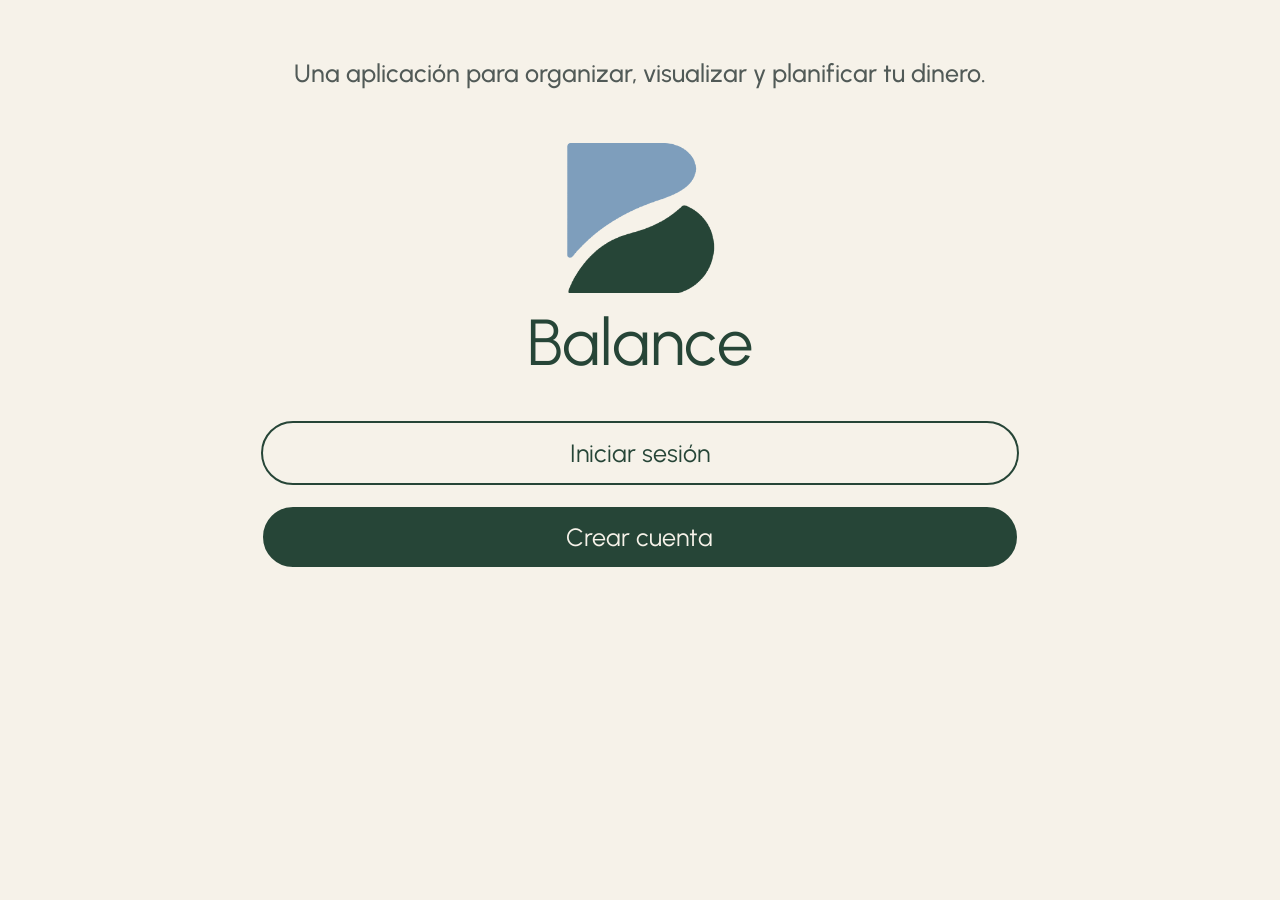
==== commit b44c484d: "Frontend y Backend: Conexión." ====
--- a/frontend/index.html
+++ b/frontend/index.html
@@ -228,5 +228,6 @@
             </ul>
         </nav>
     </footer>
+    <script src="js/inicio.js"></script>
 </body>
 </html>
--- a/frontend/style/style.css
+++ b/frontend/style/style.css
@@ -55,7 +55,6 @@
     font-size: 16px;
     cursor: pointer;
     width: 60%;
-    margin-bottom: 20px;
 }
 
 .boton-1:hover {
@@ -86,6 +85,13 @@
 }
 
 /* Cuenta */
+.contenedor-cuenta {
+    display: flex;
+    flex-direction: column;
+    align-items: center;
+    width: 100%;
+}
+
 #balance-cuenta {
     color: var(--subordinado);
     font-size: 65px;
@@ -96,7 +102,7 @@
 }
 
 #logo-cuenta {
-    margin-top: 50px;
+    margin-top: 30px;
     width: 150px;
     height: auto;
     margin-bottom: 0px;
@@ -105,7 +111,7 @@
 #slogan {
     color: var(--texto);
     font-size: 25px;
-    margin-top: 80px;
+    margin-top: 50px;
     text-align: center;
     width: 70%;
 }
@@ -418,7 +424,7 @@
 }
 
 .contenedor-monto select {
-    width: 35%;
+    width: 40%;
 }
 
 .contenedor-monto input {
@@ -575,6 +581,64 @@
     gap: 10px;
     color: var(--texto);
     font-size: 13px;
+}
+
+.tarjeta-meta {
+    position: relative;
+}
+
+.contenedor-opciones-meta {
+    position: relative;
+    margin-left: auto;
+}
+
+.opciones-meta {
+    border: none;
+    background: transparent;
+    color: var(--texto);
+    font-size: 22px;
+    cursor: pointer;
+    padding: 5px;
+}
+
+.menu-opciones-meta {
+    position: absolute;
+    top: 30px;
+    right: 0;
+    z-index: 10;
+    display: flex;
+    flex-direction: column;
+    min-width: 120px;
+    padding: 5px;
+    background-color: var(--dominante-claro);
+    border: 1px solid var(--dominante-sombra);
+    border-radius: 10px;
+    box-shadow: 0 4px 12px rgba(0, 0, 0, 0.12);
+}
+
+.menu-opciones-meta[hidden] {
+    display: none;
+}
+
+.menu-opciones-meta button {
+    border: none;
+    background: transparent;
+    color: var(--texto);
+    font-family: "Urbanist", sans-serif;
+    font-size: 14px;
+    font-weight: 600;
+    text-align: left;
+    padding: 10px;
+    cursor: pointer;
+    border-radius: 6px;
+}
+
+.menu-opciones-meta button:hover {
+    background-color: var(--dominante-sombra);
+}
+
+.menu-opciones-meta button:last-child {
+    color: var(--negativo);
 }
 
 /* Configuración */
@@ -1612,4 +1676,147 @@
 
 .referencia.gasto {
     background-color: var(--negativo);
-}+}
+
+.icono-tipo.transferencia {
+    background-color: var(--dominante-sombra);
+    color: var(--acento-sombra);
+}
+
+.monto-movimiento.transferencia {
+    color: var(--acento-sombra);
+}
+
+#mensaje-vacio {
+    text-align: center;
+    margin-top: 40px;
+}
+
+/* Planes */
+.contenedor-plan-premium {
+    display: flex;
+    flex-direction: column;
+    align-items: center;
+    width: 85%;
+    margin: 0 auto;
+    text-align: center;
+    box-sizing: border-box;
+}
+
+#logo-plan-premium {
+    width: 90px;
+    height: auto;
+    margin-top: 30px;
+    margin-bottom: 20px;
+}
+
+.titulo-plan {
+    color: var(--subordinado);
+    font-size: 38px;
+    font-weight: 500;
+    margin: 0 0 5px;
+}
+
+.subtitulo-plan {
+    color: var(--texto);
+    font-size: 18px;
+    line-height: 1.5;
+    margin: 5px 0;
+}
+
+.lista-beneficios {
+    width: 100%;
+    box-sizing: border-box;
+    list-style: none;
+    padding: 20px 10px;
+    margin: 10px 0 15px;
+    text-align: left;
+}
+
+.lista-beneficios li {
+    display: flex;
+    align-items: center;
+    color: var(--subordinado);
+    font-size: 16px;
+    font-weight: 600;
+    margin-bottom: 18px;
+}
+
+.lista-beneficios li:last-child {
+    margin-bottom: 0;
+}
+
+.lista-beneficios li::before {
+    content: "✓";
+    display: flex;
+    justify-content: center;
+    align-items: center;
+    width: 25px;
+    height: 25px;
+    flex-shrink: 0;
+    border-radius: 50%;
+    background-color: var(--positivo-fondo);
+    color: var(--subordinado);
+    font-size: 15px;
+    font-weight: 700;
+    margin-right: 12px;
+}
+
+.boton-plan {
+    display: flex;
+    justify-content: space-between;
+    align-items: center;
+    width: 100%;
+    min-height: 65px;
+    box-sizing: border-box;
+    padding: 15px;
+    margin-bottom: 12px;
+    background-color: var(--dominante-claro);
+    color: var(--subordinado);
+    border: 2px solid var(--dominante-sombra);
+    border-radius: 16px;
+    font-family: "Urbanist", sans-serif;
+    font-size: 17px;
+    font-weight: 700;
+    text-align: left;
+    cursor: pointer;
+    transition: 0.2s ease;
+}
+
+.boton-plan.activo {
+    border: 2px solid var(--acento);
+    box-shadow: 0 3px 10px var(--sombra);
+}
+
+.boton-plan:hover {
+    border-color: var(--acento);
+}
+
+.boton-plan-2 {
+    width: 80%;
+    padding: 17px 20px;
+    margin-top: 15px;
+    background-color: var(--subordinado);
+    color: var(--dominante);
+    border: 2px solid var(--subordinado);
+    border-radius: 50px;
+    font-family: "Urbanist", sans-serif;
+    font-size: 18px;
+    font-weight: 700;
+    cursor: pointer;
+    transition: 0.2s ease;
+}
+
+.cerrar-plan {
+    margin-top: 15px;
+    margin-bottom: 0;
+    color: var(--acento-sombra);
+    font-size: 15px;
+    font-weight: 600;
+    text-decoration: none;
+    cursor: pointer;
+}
+
+.cerrar-plan:hover {
+    text-decoration: underline;
+}
